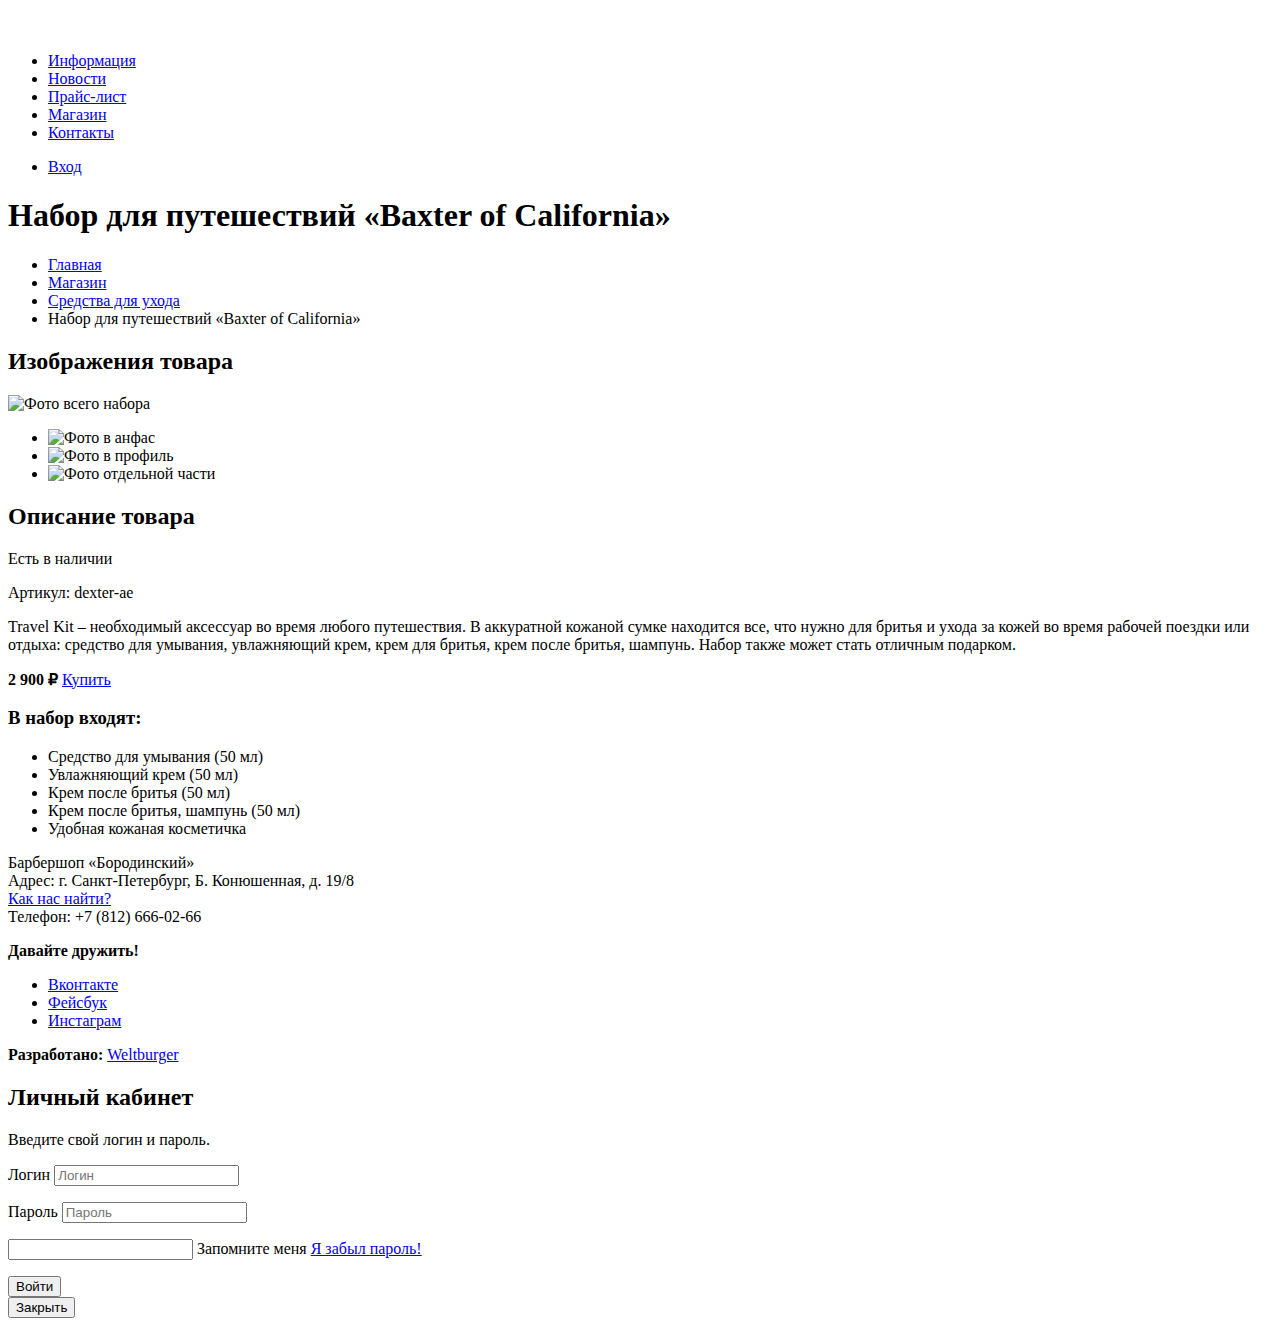
==== site/catalog-item.html @ ac3bad60 "Marking done" ====
<!DOCTYPE html>
<html lang="ru">
<head>
    <meta charset="UTF-8">
    <title>Страница товара</title>
</head>
<body>
    <header class="main-header">
        <nav class="main-navigation">
            <a class="main-header-logo" href="index.html">
                <img src="img/logo.svg" width="111" height="24" alt="Логотип барбершопа «Бородинский»">
            </a>
            <ul class="site-navigation">
                <li><a href="info.html">Информация</a></li>
                <li><a href="news.html">Новости</a></li>
                <li><a href="price.html">Прайс-лист</a></li>
                <li class="site-navigation-current"><a href="catalog.html">Магазин</a></li>
                <li><a href="contacts.html">Контакты</a></li>
            </ul>
            <ul class="user-navigation">
                <li class="login-link">
                    <a class="login-link" href="login.html">Вход</a>
                </li>
            </ul>
        </nav>
    </header>

    <main class="container">
        <h1 class="page-title">Набор для путешествий «Baxter of California»</h1>
        <ul class="breadcrumbs">
            <li><a href="index.html">Главная</a></li>
            <li><a href="#">Магазин</a></li>
            <li><a href="#">Средства для ухода</a></li>
            <li class="breadcrumbs-current">Набор для путешествий «Baxter of California»</li>
        </ul>

        <section class="product-photos">
            <h2 class="visually-hidden">Изображения товара</h2>
            <p class="product-photo-full">
                <img src="img/product-big.jpg" width="460" height="498" alt="Фото всего набора">
            </p>
            <ul class="product-photo-preview">
                <li><img src="img/product-small-1.jpg" width="140" height="149" alt="Фото в анфас"></li>
                <li><img src="img/product-small-1.jpg" width="140" height="149" alt="Фото в профиль"></li>
                <li><img src="img/product-small-1.jpg" width="140" height="149" alt="Фото отдельной части"></li>
            </ul>
        </section>

        <section class="product-info">
            <h2 class="visually-hidden">Описание товара</h2>
            <p class="product-availability">Есть в наличии</p>
            <p class="product-article">Артикул: dexter-ae</p>
            <p class="product-text">Travel Kit – необходимый аксессуар во время любого путешествия. В аккуратной кожаной сумке находится все, что
                нужно для бритья и ухода за кожей во время рабочей поездки или отдыха: средство для умывания, увлажняющий
                крем, крем для бритья, крем после бритья, шампунь. Набор также может стать отличным подарком.</p>
            <p class="product-price">
                <b>2 900 ₽</b>
                <a class="button" href="#">Купить</a>
            </p>
            <h3>В набор входят:</h3>
            <ul>
                <li>Средство для умывания (50 мл)</li>
                <li>Увлажняющий крем (50 мл)</li>
                <li>Крем после бритья (50 мл)</li>
                <li>Крем после бритья, шампунь (50 мл)</li>
                <li>Удобная кожаная косметичка</li>
            </ul>
        </section>
    </main>

    <footer class="main-footer">
        <p class="footer-contacts">
            Барбершоп «Бородинский»<br>
            Адрес: г. Санкт-Петербург, Б. Конюшенная, д. 19/8<br>
            <a href="map.html">Как нас найти?</a><br>
            Телефон: +7 (812) 666-02-66
        </p>
        <div class="footer-social">
            <b>Давайте дружить!</b>
            <ul>
                <li><a class="social-button" href="#">Вконтакте</a></li>
                <li><a class="social-button" href="#">Фейсбук</a></li>
                <li><a class="social-button" href="#">Инстаграм</a></li>
            </ul>
        </div>
        <p class="footer-copyright">
            <b>Разработано:</b>
            <a class="button" href="https://github.com/Weltburger">Weltburger</a>
        </p>
    </footer>

    <section class="modal modal-login">
        <h2>Личный кабинет</h2>
        <p>Введите свой логин и пароль.</p>
        <form class="login-form" action="https://htmlacademy.ru" method="POST">
            <p>
                <label class="visually-hidden" for="user-login">Логин</label>
                <input class="login-icon-user" id="user-login" type="text" name="login" placeholder="Логин">
            </p>
            <p>
                <label class="visually-hidden" for="user-password">Пароль</label>
                <input class="login-icon-password" id="user-password" type="password" name="password" placeholder="Пароль">
            </p>
            <p class="login-password-info">
            <label class="login-checkbox" for="login-password-info">
                <input type="chechbox" name="remember" class="visually-hidden" id="login-password-info">
                <span class="checkbox-indicator"></span>
                Запомните меня
            </label>
                <a class="restore" href="#">Я забыл пароль!</a>
            </p>
            <button class="button" type="submit">Войти</button>
        </form>
        <button class="modal-close" type="button">Закрыть</button>
    </section>
</body>
</html>
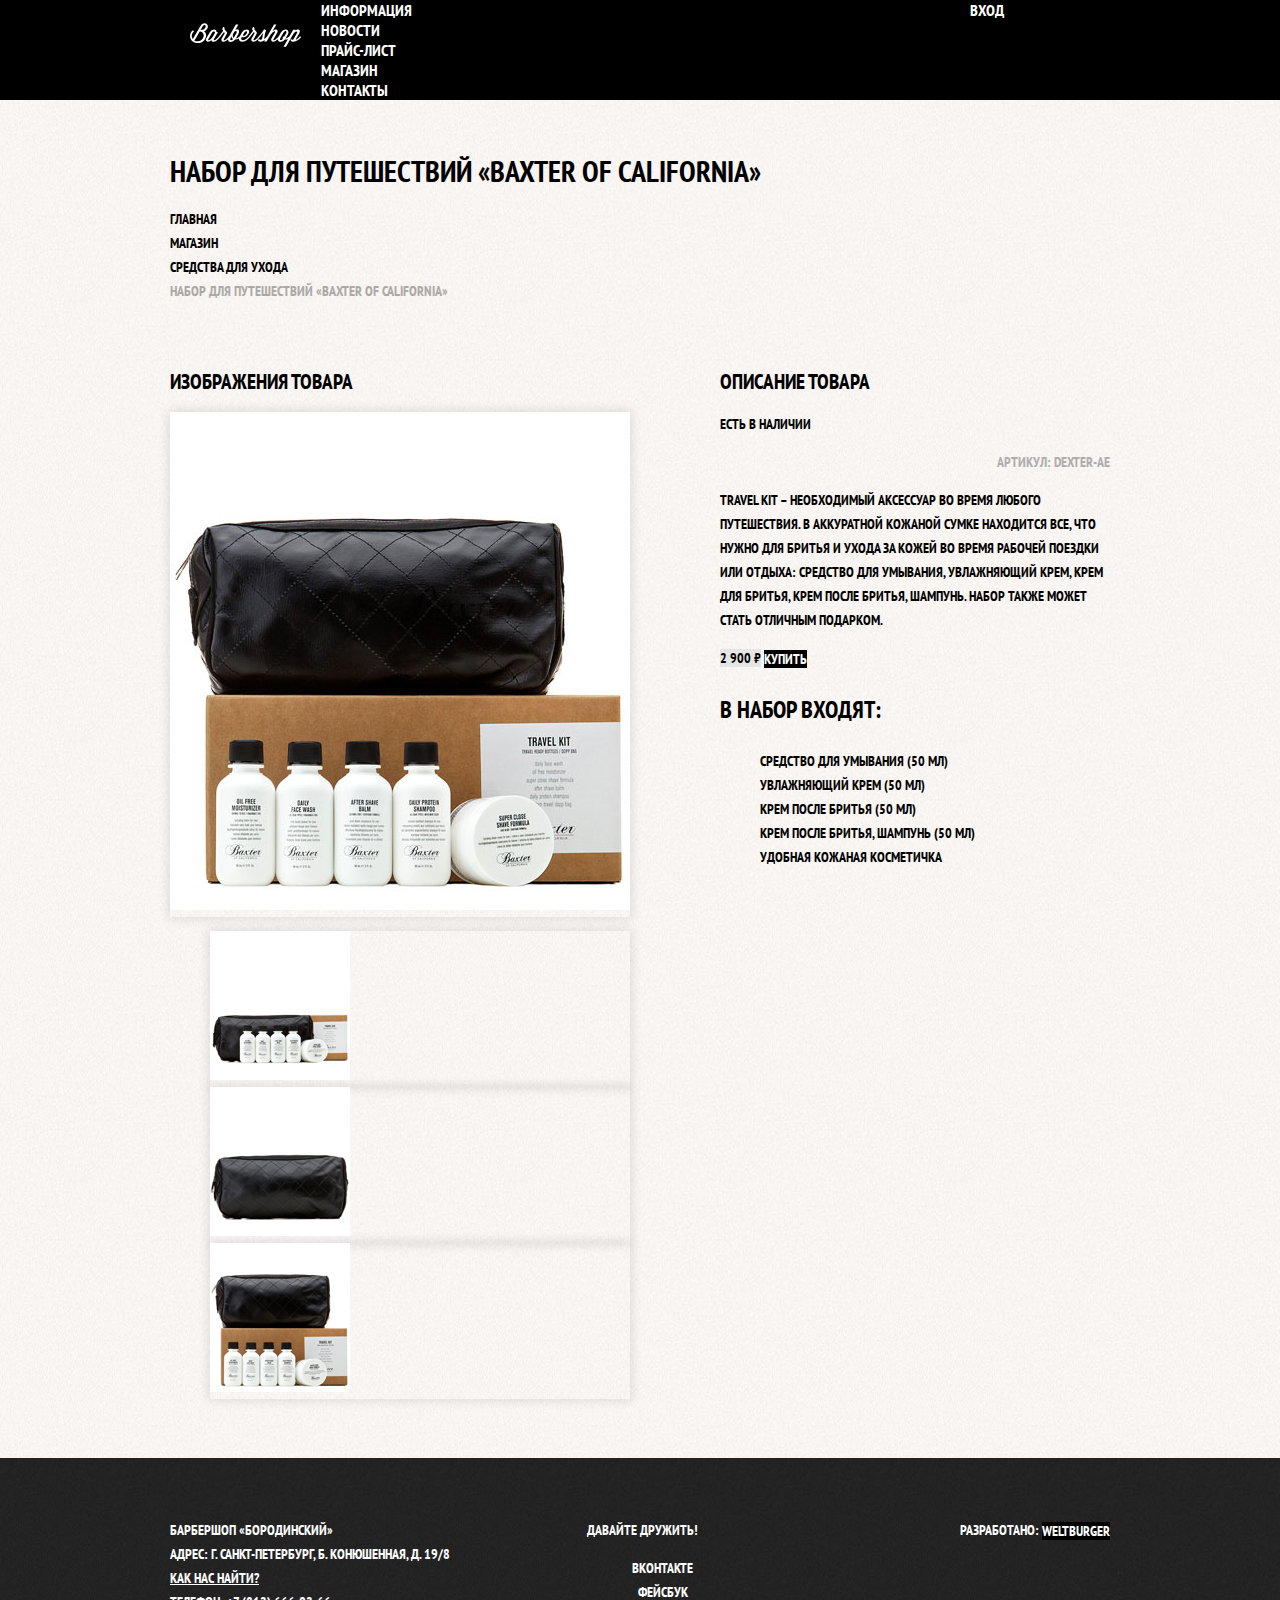
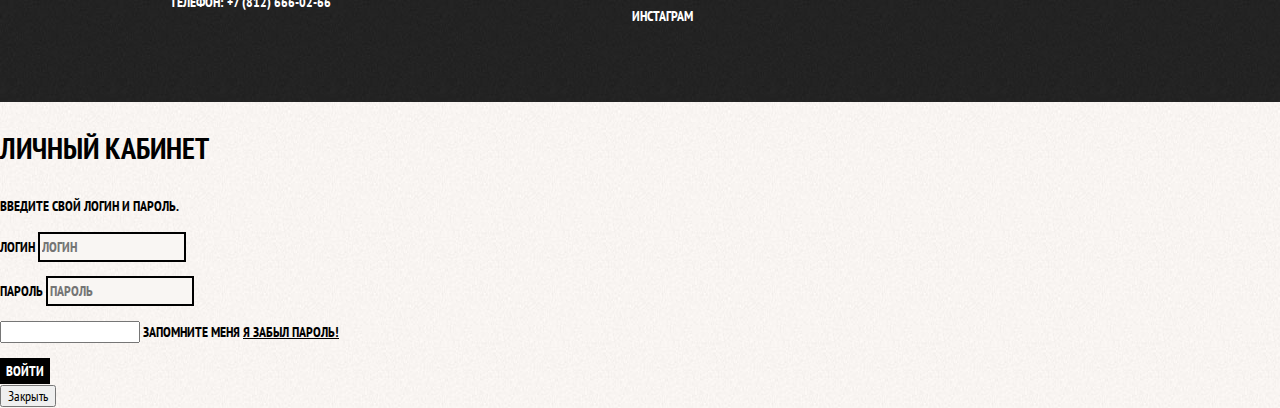
==== commit 41a454e4: "Grids Done" ====
--- a/site/catalog-item.html
+++ b/site/catalog-item.html
@@ -3,10 +3,13 @@
 <head>
     <meta charset="UTF-8">
     <title>Страница товара</title>
+    <link href="https://fonts.googleapis.com/css2?family=PT+Sans+Narrow:wght@400;700&display=swap" rel="stylesheet">
+    <link rel="stylesheet" href="css/normalize.css">
+    <link rel="stylesheet" href="css/styles.css">
 </head>
-<body>
+<body class="inner-page">
     <header class="main-header">
-        <nav class="main-navigation">
+        <nav class="main-navigation container">
             <a class="main-header-logo" href="index.html">
                 <img src="img/logo.svg" width="111" height="24" alt="Логотип барбершопа «Бородинский»">
             </a>
@@ -34,59 +37,63 @@
             <li class="breadcrumbs-current">Набор для путешествий «Baxter of California»</li>
         </ul>
 
-        <section class="product-photos">
-            <h2 class="visually-hidden">Изображения товара</h2>
-            <p class="product-photo-full">
-                <img src="img/product-big.jpg" width="460" height="498" alt="Фото всего набора">
-            </p>
-            <ul class="product-photo-preview">
-                <li><img src="img/product-small-1.jpg" width="140" height="149" alt="Фото в анфас"></li>
-                <li><img src="img/product-small-1.jpg" width="140" height="149" alt="Фото в профиль"></li>
-                <li><img src="img/product-small-1.jpg" width="140" height="149" alt="Фото отдельной части"></li>
-            </ul>
-        </section>
-
-        <section class="product-info">
-            <h2 class="visually-hidden">Описание товара</h2>
-            <p class="product-availability">Есть в наличии</p>
-            <p class="product-article">Артикул: dexter-ae</p>
-            <p class="product-text">Travel Kit – необходимый аксессуар во время любого путешествия. В аккуратной кожаной сумке находится все, что
-                нужно для бритья и ухода за кожей во время рабочей поездки или отдыха: средство для умывания, увлажняющий
-                крем, крем для бритья, крем после бритья, шампунь. Набор также может стать отличным подарком.</p>
-            <p class="product-price">
-                <b>2 900 ₽</b>
-                <a class="button" href="#">Купить</a>
-            </p>
-            <h3>В набор входят:</h3>
-            <ul>
-                <li>Средство для умывания (50 мл)</li>
-                <li>Увлажняющий крем (50 мл)</li>
-                <li>Крем после бритья (50 мл)</li>
-                <li>Крем после бритья, шампунь (50 мл)</li>
-                <li>Удобная кожаная косметичка</li>
-            </ul>
-        </section>
+        <div class="catalog-columns">
+            <section class="product-photos">
+                <h2 class="visually-hidden">Изображения товара</h2>
+                <p class="product-photo-full">
+                    <img src="img/product-big.jpg" width="460" height="498" alt="Фото всего набора">
+                </p>
+                <ul class="product-photo-preview">
+                    <li><img src="img/product-small-1.jpg" width="140" height="149" alt="Фото в анфас"></li>
+                    <li><img src="img/product-small-2.jpg" width="140" height="149" alt="Фото в профиль"></li>
+                    <li><img src="img/product-small-3.jpg" width="140" height="149" alt="Фото отдельной части"></li>
+                </ul>
+            </section>
+        
+            <section class="product-info">
+                <h2 class="visually-hidden">Описание товара</h2>
+                <p class="product-availability">Есть в наличии</p>
+                <p class="product-article">Артикул: dexter-ae</p>
+                <p class="product-text">Travel Kit – необходимый аксессуар во время любого путешествия. В аккуратной кожаной сумке находится все, что
+                    нужно для бритья и ухода за кожей во время рабочей поездки или отдыха: средство для умывания, увлажняющий
+                    крем, крем для бритья, крем после бритья, шампунь. Набор также может стать отличным подарком.</p>
+                <p class="product-price">
+                    <b>2 900 ₽</b>
+                    <a class="button" href="#">Купить</a>
+                </p>
+                <h3>В набор входят:</h3>
+                <ul>
+                    <li>Средство для умывания (50 мл)</li>
+                    <li>Увлажняющий крем (50 мл)</li>
+                    <li>Крем после бритья (50 мл)</li>
+                    <li>Крем после бритья, шампунь (50 мл)</li>
+                    <li>Удобная кожаная косметичка</li>
+                </ul>
+            </section>
+        </div>
     </main>
 
     <footer class="main-footer">
-        <p class="footer-contacts">
-            Барбершоп «Бородинский»<br>
-            Адрес: г. Санкт-Петербург, Б. Конюшенная, д. 19/8<br>
-            <a href="map.html">Как нас найти?</a><br>
-            Телефон: +7 (812) 666-02-66
-        </p>
-        <div class="footer-social">
-            <b>Давайте дружить!</b>
-            <ul>
-                <li><a class="social-button" href="#">Вконтакте</a></li>
-                <li><a class="social-button" href="#">Фейсбук</a></li>
-                <li><a class="social-button" href="#">Инстаграм</a></li>
-            </ul>
+        <div class="container">
+            <p class="footer-contacts">
+                Барбершоп «Бородинский»<br>
+                Адрес: г. Санкт-Петербург, Б. Конюшенная, д. 19/8<br>
+                <a href="map.html">Как нас найти?</a><br>
+                Телефон: +7 (812) 666-02-66
+            </p>
+            <div class="footer-social">
+                <b>Давайте дружить!</b>
+                <ul>
+                    <li><a class="social-button" href="#">Вконтакте</a></li>
+                    <li><a class="social-button" href="#">Фейсбук</a></li>
+                    <li><a class="social-button" href="#">Инстаграм</a></li>
+                </ul>
+            </div>
+            <p class="footer-copyright">
+                <b>Разработано:</b>
+                <a class="button" href="https://github.com/Weltburger">Weltburger</a>
+            </p>
         </div>
-        <p class="footer-copyright">
-            <b>Разработано:</b>
-            <a class="button" href="https://github.com/Weltburger">Weltburger</a>
-        </p>
     </footer>
 
     <section class="modal modal-login">
--- a/site/css/styles.css
+++ b/site/css/styles.css
@@ -0,0 +1,548 @@
+body {
+  margin: 0;
+  padding: 0;
+
+  font-family: "PT Sans Narrow", Arial, sans-serif;
+  font-size: 14px;
+  line-height: 24px;
+  font-weight: 700;
+  color: #ffffff;
+  text-transform: uppercase;
+
+  background-color: #000000;
+  background-image: url("../img/background.jpg");
+  background-position: top center;
+  background-repeat: no-repeat;
+}
+
+.inner-page {
+  color: #000000;
+
+  background-color: #f9f6f3;
+  background-image: url("../img/pattern-light.jpg");
+  background-position: 0 0;
+  background-repeat: repeat;
+}
+
+a {
+  text-decoration: none;
+}
+
+.button {
+  font: inherit;
+
+  text-align: center;
+  color: #ffffff;
+  vertical-align: middle;
+  text-transform: uppercase;
+
+  background-color: #000000;
+  border: none;
+}
+
+.button:hover,
+.button:focus,
+.button:active {
+  background-color: #663d15;
+}
+
+.main-navigation {
+  font-size: 16px;
+  line-height: 20px;
+  color: #ffffff;
+}
+
+.site-navigation,
+.user-navigation {
+  list-style: none;
+}
+
+.site-navigation a,
+.user-navigation a {
+  color: #ffffff;
+}
+
+.site-navigation a:hover,
+.site-navigation a:focus,
+.user-navigation a:hover,
+.user-navigation a:focus {
+  background-color: #242424;
+}
+
+.features-list {
+  list-style: none;
+}
+
+.feature-item {
+  text-align: center;
+}
+
+.feature-item h3 {
+  font-size: 30px;
+  line-height: 42px;
+}
+
+.index-columns {
+  color: #000000;
+
+  background-color: #f8f5f2;
+  background-image: url("../img/pattern-light.jpg");
+  background-position: 0 0;
+  background-repeat: repeat;
+}
+
+.index-columns h2 {
+  font-size: 30px;
+  line-height: 42px;
+}
+
+.news-list {
+  list-style: none;
+}
+
+.news-item time {
+  text-transform: none;
+}
+
+.gallery-content {
+  background-color: #cccccc;
+  border: 7px solid #ffffff;
+}
+
+.appointment-item input {
+  font: inherit;
+
+  background-color: transparent;
+  border: 2px solid #000000;
+}
+
+.appointment-item input:focus {
+  border-color: #663d15;
+}
+
+.page-title {
+  font-size: 30px;
+  line-height: 42px;
+}
+
+.breadcrumbs {
+  padding: 0;
+  margin: 0;
+  margin-bottom: 50px;
+}
+
+.breadcrumbs {
+  list-style: none;
+}
+
+.breadcrumbs a {
+  color: #000000;
+}
+
+.breadcrumbs a:hover,
+.breadcrumbs a:focus {
+  text-decoration: underline;
+}
+
+.breadcrumbs-current {
+  color: #aba9a7;
+}
+
+.filters {
+  width: 180px;
+}
+
+.filter fieldset {
+  border: none;
+}
+
+.filter legend {
+  font-size: 24px;
+  line-height: 30px;
+}
+
+.filter ul {
+  list-style: none;
+  line-height: 18px;
+}
+
+.filter-input:hover + label,
+.filter-input:focus + label {
+  color: #663d15;
+}
+
+.filter-input:disabled + label {
+  color: #000000;
+
+  opacity: 0.5;
+}
+
+.catalog {
+  width: 700px;
+}
+
+.catalog-columns {
+  display: flex;
+  justify-content: space-between;
+}
+
+.catalog-list {
+  display: flex;
+  flex-wrap: wrap;
+  padding: 0;
+  margin: 0;
+  list-style: none;
+  margin-bottom: 25px;
+}
+
+.catalog-item {
+  background-color: #f8f8f8;
+  box-shadow: 0 0 10px rgba(0, 0, 0, 0.1);
+}
+
+.catalog-item {
+  width: 220px;
+  margin-bottom: 20px;
+  margin-right: 20px;
+}
+
+.catalog-item:nth-child(3n) {
+  margin-right: 0;
+}
+
+.catalog-item:hover {
+  box-shadow: 0 0 10px rgba(0, 0, 0, 0.2);
+}
+
+.catalog-item a {
+  color: #000000;
+}
+
+.catalog-item h3 {
+  font-size: 14px;
+  line-height: 18px;
+}
+
+.catalog-category {
+  text-transform: none;
+}
+
+.catalog-item-price b {
+  font-size: 14px;
+  line-height: 20px;
+  text-align: center;
+
+  background-color: #e5e5e5;
+}
+
+.catalog-item-price .button {
+  line-height: 20px;
+  color: #ffffff;
+}
+
+.pagination-list {
+  margin: 0;
+  padding: 0;
+  list-style: none;
+}
+
+.pagination-item a {
+  color: #ffffff;
+
+  background-color: #000000;
+}
+
+.pagination-item a:hover,
+.pagination-item a:focus,
+.pagination-item a:active {
+  background-color: #663d15;
+}
+
+.pagination-item-current a {
+  color: #000000;
+
+  background-color: #ffffff;
+}
+
+.pagination-item-current a:hover,
+.pagination-item-current a:focus,
+.pagination-item-current a:active {
+  color: #000000;
+
+  background-color: #ffffff;
+}
+
+.inner-page .main-footer {
+  margin-top: 45px;
+}
+
+.main-footer {
+  color: #ffffff;
+
+  background-color: #212121;
+  background-image: url("../img/pattern-dark.jpg");
+  background-position: 0 0;
+  background-repeat: repeat;
+}
+
+.footer-contacts a {
+  color: #ffffff;
+  text-decoration: underline;
+}
+
+.footer-contacts a:hover,
+.footer-contacts a:focus {
+  text-decoration: none;
+}
+
+.footer-social {
+  text-align: center;
+}
+
+.footer-social ul {
+  list-style: none;
+}
+
+.social-button {
+  color: #ffffff;
+}
+
+.footer-copyright {
+  text-align: center;
+}
+
+.footer-copyright .button:hover,
+.footer-copyright .button:focus {
+  color: #000000;
+
+  background-color: #ffffff;
+}
+
+.modal {
+  color: #000000;
+
+  background-color: #f8f3f0;
+  background-image: url("../img/pattern-light.jpg");
+  background-position: 0 0;
+  background-repeat: repeat;
+}
+
+.modal h2 {
+  font-size: 30px;
+  line-height: 42px;
+}
+
+.login-form input[type="text"],
+.login-form input[type="password"] {
+  font: inherit;
+  color: #000000;
+  text-transform: uppercase;
+
+  background-color: #f9f6f3;
+  border: 2px solid #000000;
+}
+
+.login-form input:focus {
+  border-color: #663d15;
+}
+
+.login-checkbox:hover,
+.login-checkbox:focus {
+  color: #663d15;
+}
+
+.restore {
+  color: #000000;
+  text-decoration: underline;
+}
+
+.restore:hover,
+.restore:focus {
+  text-decoration: none;
+}
+
+.product-photos {
+  width: 460px;
+}
+
+.product-photo-preview {
+  list-style: none;
+}
+
+.product-photo-preview li {
+  box-shadow: 0 0 10px 2px rgba(0, 0, 0, 0.1);
+}
+
+.product-photo-full {
+  box-shadow: 0 0 10px 2px rgba(0, 0, 0, 0.1);
+}
+
+.product-article {
+  text-align: right;
+  color: #aeaeae;
+}
+
+.product-price b {
+  line-height: 20px;
+  text-align: center;
+  background-color: #e5e5e5;
+}
+
+.product-info {
+  width: 390px;
+}
+
+.product-info h3 {
+  font-size: 24px;
+  line-height: 30px;
+}
+
+.product-info ul {
+  list-style: none;
+}
+
+/*-----------***-----------*/
+
+html,
+body {
+  min-width: 1122px;
+  min-height: 1750px;
+}
+
+.main-header {
+  margin-bottom: 75px;
+}
+
+.main-navigation {
+  display: flex;
+  flex-direction: column;
+  align-items: center;
+}
+
+.main-header-logo {
+  order: 2;
+  width: 368px;
+  height: 153px;
+}
+
+.site-navigation {
+  width: 620px;
+  margin: 0;
+  padding: 0;
+  list-style: none;
+}
+
+.user-navigation {
+  width: 140px;
+  margin: 0;
+  padding: 0;
+  list-style: none;
+}
+
+.main-navigation-wrapper {
+  width: 100%;
+  margin-bottom: 60px;
+  background-color: #000000;
+}
+
+.inner-page .main-header {
+  margin-bottom: 50px;
+  background-color: #000000;
+}
+
+.inner-page .main-header-logo {
+  order: 0;
+  width: 111px;
+  height: 24px;
+  padding: 23px 20px;
+}
+
+.inner-page .main-navigation {
+  align-items: flex-start;
+  flex-direction: row;
+}
+
+.inner-page .user-navigation {
+  margin-left: auto;
+}
+
+.container {
+  width: 940px;
+  margin: 0 auto;
+  padding: 0 10px;
+}
+
+.main-navigation-wrapper .container {
+  display: flex;
+  justify-content: space-between;
+}
+
+.page-title {
+  margin: 0;
+  margin-bottom: 15px;
+  padding: 0;
+
+}
+
+.features-list {
+  display: flex;
+  justify-content: space-between;
+  margin: 0;
+  padding: 0;
+  list-style: none;
+}
+
+.feature-item {
+  width: 300px;
+}
+.features {
+  margin-bottom: 80px;
+}
+
+.index-columns {
+  display: flex;
+  justify-content: space-between;
+  padding: 50px 80px;
+  margin-bottom: 35px;
+}
+
+.news {
+  width: 380px;
+}
+
+.gallery {
+  width: 300px;
+}
+
+.contacts {
+  width: 380px;
+}
+
+.appointment {
+  width: 30px;
+}
+
+.main-footer {
+  padding: 60px 0;
+  margin-top: 65px;
+}
+
+.footer-contacts {
+  width: 320px;
+  margin: 0;
+  margin-right: 80px;
+}
+
+.footer-social {
+  width: 145px;
+}
+
+.footer-copyright {
+  width: 150px;
+  margin: 0;
+  margin-left: auto;
+}
+
+.main-footer .container {
+  display: flex;
+}
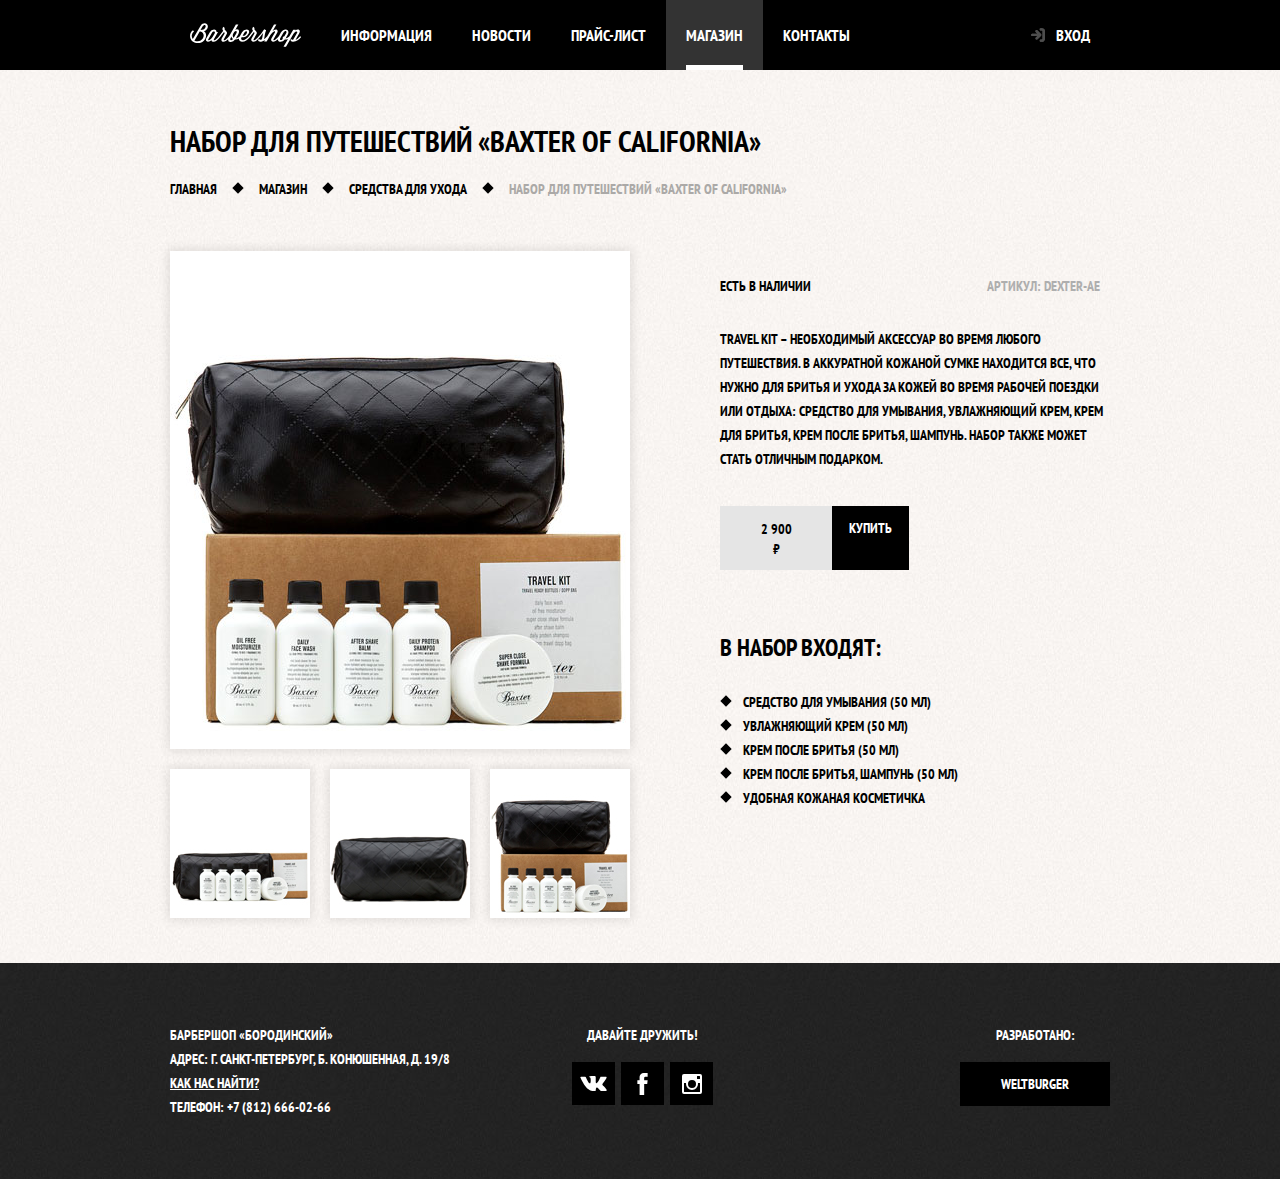
==== commit c457a5be: "HTML/CSS Done" ====
--- a/site/catalog-item.html
+++ b/site/catalog-item.html
@@ -14,14 +14,14 @@
                 <img src="img/logo.svg" width="111" height="24" alt="Логотип барбершопа «Бородинский»">
             </a>
             <ul class="site-navigation">
-                <li><a href="info.html">Информация</a></li>
-                <li><a href="news.html">Новости</a></li>
+                <li><a href="#">Информация</a></li>
+                <li><a href="#">Новости</a></li>
                 <li><a href="price.html">Прайс-лист</a></li>
                 <li class="site-navigation-current"><a href="catalog.html">Магазин</a></li>
-                <li><a href="contacts.html">Контакты</a></li>
+                <li><a href="#">Контакты</a></li>
             </ul>
             <ul class="user-navigation">
-                <li class="login-link">
+                <li>
                     <a class="login-link" href="login.html">Вход</a>
                 </li>
             </ul>
@@ -52,8 +52,10 @@
         
             <section class="product-info">
                 <h2 class="visually-hidden">Описание товара</h2>
-                <p class="product-availability">Есть в наличии</p>
-                <p class="product-article">Артикул: dexter-ae</p>
+                <div class="product-descriprion">
+                    <p class="product-availability">Есть в наличии</p>
+                    <p class="product-article">Артикул: dexter-ae</p>
+                </div>
                 <p class="product-text">Travel Kit – необходимый аксессуар во время любого путешествия. В аккуратной кожаной сумке находится все, что
                     нужно для бритья и ухода за кожей во время рабочей поездки или отдыха: средство для умывания, увлажняющий
                     крем, крем для бритья, крем после бритья, шампунь. Набор также может стать отличным подарком.</p>
@@ -84,9 +86,24 @@
             <div class="footer-social">
                 <b>Давайте дружить!</b>
                 <ul>
-                    <li><a class="social-button" href="#">Вконтакте</a></li>
-                    <li><a class="social-button" href="#">Фейсбук</a></li>
-                    <li><a class="social-button" href="#">Инстаграм</a></li>
+                    <li><a class="social-button" href="#"><span class="visually-hidden">Вконтакте</span>
+                        <svg xmlns="http://www.w3.org/2000/svg" width="27" height="15" viewBox="0 0 26.14 14.91">
+                            <path d="M26 13.47l-.09-.17a13.55 13.55 0 0 0-2.6-3q-.87-.83-1.1-1.12A1 1 0 0 1 22 8a10.27 10.27 0 0 1 1.22-1.78l.88-1.16q2.35-3.13 2-4L26 .94a.8.8 0 0 0-.4-.22 2.14 2.14 0 0 0-.87 0h-3.92a.51.51 0 0 0-.27 0h-.3a.6.6 0 0 0-.15.14.93.93 0 0 0-.14.24 22.22 22.22 0 0 1-1.46 3.06q-.5.84-.93 1.46a7 7 0 0 1-.71.91 4.94 4.94 0 0 1-.52.47q-.23.18-.35.15l-.23-.05a.9.9 0 0 1-.31-.33 1.49 1.49 0 0 1-.16-.53V1.6a3.14 3.14 0 0 0 0-.62 2.12 2.12 0 0 0-.14-.44.73.73 0 0 0-.28-.33 1.57 1.57 0 0 0-.46-.18A9 9 0 0 0 12.57 0a8.93 8.93 0 0 0-3.25.33 1.83 1.83 0 0 0-.52.41q-.25.3-.07.33a1.67 1.67 0 0 1 1.16.59l.08.16a2.6 2.6 0 0 1 .19.63 6.32 6.32 0 0 1 .12 1 10.59 10.59 0 0 1 0 1.7q-.07.71-.13 1.1a2.21 2.21 0 0 1-.18.64 2.69 2.69 0 0 1-.16.3l-.07.07a1 1 0 0 1-.37.07.86.86 0 0 1-.46-.19 3.27 3.27 0 0 1-.56-.52 7 7 0 0 1-.66-.93q-.37-.6-.76-1.42l-.22-.39q-.2-.38-.56-1.11t-.62-1.43A.9.9 0 0 0 5.2.9h-.07a.93.93 0 0 0-.22-.16A1.44 1.44 0 0 0 4.6.65L.87.68A1 1 0 0 0 .1.94L0 1a.44.44 0 0 0 0 .22 1.08 1.08 0 0 0 .08.37Q.9 3.53 1.86 5.31t1.66 2.87Q4.23 9.27 5 10.24t1 1.24l.37.41.34.33a8.06 8.06 0 0 0 1 .78 16.34 16.34 0 0 0 1.4.9 7.6 7.6 0 0 0 1.79.72 6.19 6.19 0 0 0 2 .22h1.57a1.08 1.08 0 0 0 .72-.3l.05-.07a.9.9 0 0 0 .1-.25 1.38 1.38 0 0 0 0-.37 4.48 4.48 0 0 1 .09-1.05 2.77 2.77 0 0 1 .23-.71 1.74 1.74 0 0 1 .29-.4 1.19 1.19 0 0 1 .23-.2h.11a.86.86 0 0 1 .77.21 4.52 4.52 0 0 1 .83.79q.39.47.93 1.05a6.41 6.41 0 0 0 1 .87l.27.16a3.31 3.31 0 0 0 .71.3 1.53 1.53 0 0 0 .76.07l3.48-.05a1.58 1.58 0 0 0 .8-.17.68.68 0 0 0 .34-.37 1.06 1.06 0 0 0 0-.46 1.71 1.71 0 0 0-.1-.36z" fill="#fff"/>
+                        </svg>
+                        </a>
+                    </li>
+                    <li><a class="social-button" href="#"><span class="visually-hidden">Фейсбук</span>
+                            <svg xmlns="http://www.w3.org/2000/svg" width="19" height="22" viewBox="0 0 10.15 21.74">
+                                <path d="M3.34 1.12A4.77 4.77 0 0 1 6.53 0h3.61v3.81H7.81a1.07 1.07 0 0 0-1.09.83v2.55h3.42c-.08 1.23-.24 2.45-.41 3.67h-3v10.87H2.21V10.86H0V7.21h2.19V3.66a3.83 3.83 0 0 1 1.15-2.54z" fill="#fff"/>
+                            </svg>
+                        </a>
+                    </li>
+                    <li><a class="social-button" href="#"><span class="visually-hidden">Инстаграм</span>
+                            <svg xmlns="http://www.w3.org/2000/svg" width="20" height="20" viewBox="0 0 20 20">
+                                <path d="M18 0H2a2 2 0 0 0-2 2v16a2 2 0 0 0 2 2h16a2 2 0 0 0 2-2V2a2 2 0 0 0-2-2zm-8 6a4 4 0 1 1-4 4 4 4 0 0 1 4-4zM2.5 18a.47.47 0 0 1-.5-.5V9h2.1a3.4 3.4 0 0 0-.1 1 6 6 0 1 0 12 0 3.4 3.4 0 0 0-.1-1H18v8.5a.47.47 0 0 1-.5.5zM18 4.5a.47.47 0 0 1-.5.5h-2a.47.47 0 0 1-.5-.5v-2a.47.47 0 0 1 .5-.5h2a.47.47 0 0 1 .5.5z" fill="#fff"/>
+                            </svg>
+                        </a>
+                    </li>
                 </ul>
             </div>
             <p class="footer-copyright">
@@ -98,8 +115,8 @@
 
     <section class="modal modal-login">
         <h2>Личный кабинет</h2>
-        <p>Введите свой логин и пароль.</p>
-        <form class="login-form" action="https://htmlacademy.ru" method="POST">
+        <p class="modal-description">Введите пожалуйста свой логин и пароль</p>
+        <form class="login-form" action="https://echo.htmlacademy.ru" method="post">
             <p>
                 <label class="visually-hidden" for="user-login">Логин</label>
                 <input class="login-icon-user" id="user-login" type="text" name="login" placeholder="Логин">
@@ -108,12 +125,12 @@
                 <label class="visually-hidden" for="user-password">Пароль</label>
                 <input class="login-icon-password" id="user-password" type="password" name="password" placeholder="Пароль">
             </p>
-            <p class="login-password-info">
-            <label class="login-checkbox" for="login-password-info">
-                <input type="chechbox" name="remember" class="visually-hidden" id="login-password-info">
-                <span class="checkbox-indicator"></span>
-                Запомните меня
-            </label>
+            <p class="login-help">
+                <label class="login-checkbox">
+                    <input type="checkbox" name="remember" class="visually-hidden">
+                    <span class="checkbox-indicator"></span>
+                    Запомните меня
+                </label>
                 <a class="restore" href="#">Я забыл пароль!</a>
             </p>
             <button class="button" type="submit">Войти</button>
--- a/site/css/styles.css
+++ b/site/css/styles.css
@@ -24,20 +24,49 @@
   background-repeat: repeat;
 }
 
+img {
+  max-width: 100%;
+  height: auto;
+}
+
+.visually-hidden:not(:focus):not(:active),
+input[type="checkbox"].visually-hidden,
+input[type="radio"].visually-hidden {
+  position: absolute;
+  width: 1px;
+  height: 1px;
+  margin: -1px;
+  border: 0;
+  padding: 0;
+  white-space: nowrap;
+  clip-path: inset(100%);
+  clip: rect(0 0 0 0);
+  overflow: hidden;
+}
+
 a {
   text-decoration: none;
 }
 
 .button {
+  display: inline-block;
+  margin-right: 16px;
+  padding: 10px 30px;
+
   font: inherit;
-
   text-align: center;
   color: #ffffff;
   vertical-align: middle;
   text-transform: uppercase;
-
   background-color: #000000;
   border: none;
+}
+
+.button.disabled,
+.button:disabled {
+  cursor: default;
+  opacity: 0.5;
+  background-color: #000000;
 }
 
 .button:hover,
@@ -59,6 +88,9 @@
 
 .site-navigation a,
 .user-navigation a {
+  display: block;
+  padding: 25px 20px;
+  vertical-align: middle;
   color: #ffffff;
 }
 
@@ -69,51 +101,187 @@
   background-color: #242424;
 }
 
+.site-navigation-current {
+  position: relative;
+}
+
+.site-navigation-current a:not([href]) {
+  background-color: #000000;
+}
+
+.site-navigation-current a[href] {
+  background-color: #333333;
+}
+
+.site-navigation-current::after {
+  content: "";
+
+  position: absolute;
+  right: 20px;
+  bottom: 0;
+  left: 20px;
+
+  height: 5px;
+
+  background-color: #ffffff;
+}
+
 .features-list {
   list-style: none;
 }
 
 .feature-item {
+  width: 300px;
   text-align: center;
 }
 
 .feature-item h3 {
+  position: relative;
+  margin: 0;
+  margin-bottom: 60px;
   font-size: 30px;
   line-height: 42px;
 }
 
+.feature-item h3::after {
+  content: "";
+  position: absolute;
+  bottom: -30px;
+  left: 50%;
+  margin-left: -10px;
+  width: 20px;
+  height: 20px;
+  background-color: #ffffff;
+  transform: rotate(45deg);
+}
+
+.feature-item p {
+  margin: 0 10px;
+}
+
 .index-columns {
+  display: flex;
+  justify-content: space-between;
+  padding: 50px 80px;
+  margin-bottom: 35px;
   color: #000000;
-
   background-color: #f8f5f2;
-  background-image: url("../img/pattern-light.jpg");
-  background-position: 0 0;
-  background-repeat: repeat;
+  background-image: 
+    url("../img/line.png"),
+    url("../img/pattern-light.jpg");
+  background-position: center, 0 0;
+  background-repeat: no-repeat, repeat;
 }
 
 .index-columns h2 {
+  margin: 0;
+  margin-bottom: 25px;
   font-size: 30px;
   line-height: 42px;
 }
 
 .news-list {
+  margin: 0;
+  margin-bottom: 25px;
+  padding: 0;
   list-style: none;
+}
+
+.news-item {
+  margin-bottom: 25px;
+}
+
+.news-item p {
+  margin: 0;
 }
 
 .news-item time {
   text-transform: none;
 }
 
+.gallery {
+  width: 300px;
+}
+
 .gallery-content {
+  height: 164px;
+  margin: 0;
+
   background-color: #cccccc;
   border: 7px solid #ffffff;
 }
 
+.gallery-content img {
+  width: 286px;
+  height: 164px;
+}
+
+.gallery-container {
+  position: relative;
+  height: 260px;
+}
+
+.gallery-button {
+  box-sizing: border-box;
+  position: absolute;
+  bottom: 0;
+  width: 140px;
+  margin: 0;
+}
+
+.gallery-button-back {
+  left: 0;
+}
+
+.gallery-button-next {
+  right: 0;
+}
+
+.appointment {
+  width: 300px;
+}
+
+.appointment-info {
+  margin: 0;
+  margin-bottom: 15px;
+}
+
+.appointment-form {
+  display: flex;
+  flex-wrap: wrap;
+  justify-content: space-between;
+}
+
+.appointment-item {
+  width: 140px;
+  margin: 0;
+  margin-bottom: 10px;
+}
+
+.appointment-item label {
+  display: block;
+  margin-bottom: 9px;
+  margin-left: 15px;
+}
+
 .appointment-item input {
+  box-sizing: border-box;
+  width: 140px;
+  padding-top: 8px;
+  padding-left: 15px;
+  padding-right: 15px;
+  padding-bottom: 7px;
   font: inherit;
 
   background-color: transparent;
   border: 2px solid #000000;
+}
+
+.appointment .button {
+  display: block;
+  width: 100%;
+  margin-top: 10px;
+  margin-right: 0;
 }
 
 .appointment-item input:focus {
@@ -126,14 +294,39 @@
 }
 
 .breadcrumbs {
+  display: flex;
+  justify-content: flex-start;
+  flex-wrap: wrap;
   padding: 0;
   margin: 0;
   margin-bottom: 50px;
-}
-
-.breadcrumbs {
   list-style: none;
 }
+
+.breadcrumbs li {
+  position: relative;
+  margin-right: 42px;
+}
+
+.breadcrumbs li::after {
+  content: "";
+  position: absolute;
+  top: 7px;
+  right: -25px;
+  width: 8px;
+  height: 8px;
+  background-color: #000000;
+  transform: rotate(45deg);
+}
+
+.breadcrumbs li:last-child {
+  margin-right: 0;
+}
+
+.breadcrumbs-current::after {
+  display: none;
+}
+
 
 .breadcrumbs a {
   color: #000000;
@@ -153,15 +346,27 @@
 }
 
 .filter fieldset {
+  padding: 0;
+  margin: 0;
+  margin-bottom: 30px;
   border: none;
 }
 
+.filter fieldset:first-child {
+  margin-bottom: 35px;
+}
+
 .filter legend {
+  margin-bottom: 26px;
+
   font-size: 24px;
   line-height: 30px;
 }
 
 .filter ul {
+  padding: 0;
+  margin: 0;
+  
   list-style: none;
   line-height: 18px;
 }
@@ -177,6 +382,70 @@
   opacity: 0.5;
 }
 
+.filter-option {
+  margin-bottom: 19px;
+  padding-left: 45px;
+}
+
+.filter-option label {
+  position: relative;
+  display: block;
+  cursor: pointer;
+  user-select: none;
+}
+
+.filter-input-checkbox + label::before {
+  content: "";
+  position: absolute;
+
+  left: -42px;
+  top: 0;
+
+  width: 16px;
+  height: 16px;
+  border: 2px solid #000000;
+}
+
+.filter-input-checkbox:checked + label::after {
+  content: "";
+  position: absolute;
+
+  top: 4px;
+  left: -38px;
+  width: 12px;
+  height: 12px;
+
+  background-image: url("../img/cross.svg");
+  background-repeat: no-repeat;
+  position: 0 0;
+}
+
+.filter-input-radio + label::before {
+  content: "";
+  position: absolute;
+
+  left: -42px;
+  top: -1px;
+
+  width: 16px;
+  height: 16px;
+  border: 2px solid #000000;
+  border-radius: 50%;
+}
+
+.filter-input-radio:checked + label::after {
+  content: "";
+  position: absolute;
+
+  top: 5px;
+  left: -36px;
+
+  width: 8px;
+  height: 8px;
+  background-color: #000000;
+  border-radius: 50%;
+}
+
 .catalog {
   width: 700px;
 }
@@ -193,17 +462,21 @@
   margin: 0;
   list-style: none;
   margin-bottom: 25px;
-}
-
-.catalog-item {
-  background-color: #f8f8f8;
-  box-shadow: 0 0 10px rgba(0, 0, 0, 0.1);
 }
 
 .catalog-item {
   width: 220px;
   margin-bottom: 20px;
   margin-right: 20px;
+
+  background-color: #f8f8f8;
+  box-shadow: 0 0 10px rgba(0, 0, 0, 0.1);
+}
+
+.catalog-item {
+  width: 220px;
+  margin-bottom: 20px;
+  margin-right: 20px;
 }
 
 .catalog-item:nth-child(3n) {
@@ -215,19 +488,45 @@
 }
 
 .catalog-item a {
+  display: flex;
+  flex-direction: column;
+
   color: #000000;
 }
 
 .catalog-item h3 {
+  order: 1;
+  margin-top: 17px;
+  margin-bottom: 12px;
+  margin-left: 16px;
+  margin-right: 15px;
+
   font-size: 14px;
   line-height: 18px;
 }
 
+.catalog-item-image {
+  width: 220px;
+  height: 165px;
+  margin: 0;
+}
+
+.catalog-item-price {
+  display: flex;
+  margin: 15px;
+  margin-top: 0;
+}
+
 .catalog-category {
+  display: block;
+
   text-transform: none;
 }
 
 .catalog-item-price b {
+  width: 112px;
+  padding: 13px 25px 11px;
+
   font-size: 14px;
   line-height: 20px;
   text-align: center;
@@ -236,19 +535,36 @@
 }
 
 .catalog-item-price .button {
+  width: 50px;
+  padding: 13px 18px 11px;
+  margin-right: 0;
+
   line-height: 20px;
   color: #ffffff;
 }
 
 .pagination-list {
+  display: flex;
+  flex-wrap: wrap;
+
   margin: 0;
   padding: 0;
   list-style: none;
 }
 
+.pagination-item {
+  margin-right: 5px;
+}
+
+.pagination-item:last-child {
+  margin-right: 0;
+}
+
 .pagination-item a {
+  display: block;
+  padding: 10px 19px;
+
   color: #ffffff;
-
   background-color: #000000;
 }
 
@@ -268,7 +584,6 @@
 .pagination-item-current a:focus,
 .pagination-item-current a:active {
   color: #000000;
-
   background-color: #ffffff;
 }
 
@@ -295,20 +610,67 @@
   text-decoration: none;
 }
 
+.contacts {
+  width: 380px;
+}
+
+.contacts p {
+  margin: 0;
+  margin-bottom: 25px;
+}
+
+.footer-contacts {
+  width: 320px;
+  margin: 0;
+  margin-right: 80px;
+}
+
 .footer-social {
+  width: 145px;
   text-align: center;
 }
 
 .footer-social ul {
+  display: flex;
+  flex-wrap: wrap;
+  justify-content: space-between;
+  width: 141px;
+  margin: 0 auto;
+  padding: 0;
   list-style: none;
 }
 
+.footer-social b {
+  display: block;
+  margin-bottom: 15px;
+}
+
 .social-button {
-  color: #ffffff;
+  display: flex;
+  align-items: center;
+  justify-content: center;
+  width: 43px;
+  height: 43px;
+  background-color: #000000;
+}
+
+.social-button:hover,
+.social-button:focus {
+  background-color: #ffffff;
+}
+
+.social-button:hover path,
+.social-button:focus path{
+  fill: #000000;
 }
 
 .footer-copyright {
   text-align: center;
+}
+
+.footer-copyright .button {
+  display: block;
+  margin-right: 0;
 }
 
 .footer-copyright .button:hover,
@@ -318,22 +680,117 @@
   background-color: #ffffff;
 }
 
+.footer-copyright b {
+  display: block;
+  margin-bottom: 15px;
+}
+
 .modal {
+  position: fixed;
   color: #000000;
 
   background-color: #f8f3f0;
   background-image: url("../img/pattern-light.jpg");
   background-position: 0 0;
   background-repeat: repeat;
+
+  box-shadow: 0 30px 50px rgba(0, 0, 0, 0.7);
 }
 
 .modal h2 {
+  margin: 0;
+  margin-bottom: 20px;
+
   font-size: 30px;
   line-height: 42px;
 }
 
+.modal-description {
+  margin: 0;
+  margin-bottom: 10px;
+}
+
+.login-form p {
+  margin: 0;
+  margin-bottom: 10px;
+}
+
+.modal-map {
+  top: 50%;
+  left: 50%;
+
+  width: 766px;
+  height: 561px;
+
+  display: none;
+
+  margin-top: -280px;
+  margin-left: -390px;
+
+  border: 7px solid white;
+}
+
+.modal-map p {
+  margin: 0;
+}
+
+.modal-login {
+  top: 120px;
+  left: 50%;
+
+  display: none;
+
+  width: 300px;
+  margin-left: -230px;
+  padding: 50px 80px;
+}
+
+.modal-close {
+  position: absolute;
+  top: 0;
+  right: -34px;
+
+  width: 22px;
+  height: 22px;
+  font-size: 0;
+
+  border: 0;
+  cursor: pointer;
+}
+
+.modal .modal-close {
+  background-color: rgba(0, 0, 0, 0);
+}
+
+.modal-close::before,
+.modal-close::after {
+  content: "";
+
+  position: absolute;
+  top: 10px;
+  left: 2px;
+
+  width: 19px;
+  height: 3px;
+
+  background-color: #d0d0d0;
+}
+
+.modal-close::before {
+  transform: rotate(45deg);
+}
+
+.modal-close::after {
+  transform: rotate(-45deg);
+}
+
 .login-form input[type="text"],
 .login-form input[type="password"] {
+  box-sizing: border-box;
+  width: 300px;
+  padding: 10px 15px;
+  padding-right: 40px;
+
   font: inherit;
   color: #000000;
   text-transform: uppercase;
@@ -351,6 +808,82 @@
   color: #663d15;
 }
 
+.login-icon-user {
+  background-image: url("../img/user.svg");
+  background-position: 270px center;
+  background-repeat: no-repeat;
+}
+
+.login-icon-password {
+  background-image: url("../img/lock.svg");
+  background-position: 270px center;
+  background-repeat: no-repeat;
+}
+
+.login-form .login-help {
+  display: flex;
+  flex-wrap: wrap;
+  justify-content: space-between;
+  margin: 15px 0;
+}
+
+.login-form .button {
+  width: 100%;
+  margin-right: 0;
+}
+
+.login-checkbox {
+  position: relative;
+
+  padding-left: 30px;
+
+  cursor: pointer;
+}
+
+.login-checkbox:hover,
+.login-checkbox:focus {
+  color: #663d15;
+}
+
+.login-checkbox input[type="checkbox"] + .checkbox-indicator {
+  position: absolute;
+  top: 0;
+  left: 0;
+
+  width: 17px;
+  height: 17px;
+
+  border: 2px solid #000000;
+}
+
+.login-checkbox input[type="checkbox"]:focus + .checkbox-indicator {
+  border-color: #663d15;
+  outline: thin dotted;
+  outline: 5px auto -webkit-focus-ring-color;
+}
+
+.login-checkbox input[type="checkbox"]:checked + .checkbox-indicator::before,
+.login-checkbox input[type="checkbox"]:checked + .checkbox-indicator::after {
+  content: "";
+
+  position: absolute;
+  top: 8px;
+  left: 1px;
+
+  width: 15px;
+  height: 2px;
+
+  border-color: #000000;
+}
+
+.login-checkbox input[type="checkbox"]:checked + .checkbox-indicator::before {
+  transform: rotate(45deg);
+}
+
+.login-checkbox input[type="checkbox"]:checked + .checkbox-indicator::after {
+  transform: rotate(-45deg);
+}
+
 .restore {
   color: #000000;
   text-decoration: underline;
@@ -366,14 +899,30 @@
 }
 
 .product-photo-preview {
+  display: flex;
+  padding: 0;
+  margin: 0;
+
   list-style: none;
 }
 
 .product-photo-preview li {
+  width: 140px;
+  height: 149px;
+  margin-right: 20px;
   box-shadow: 0 0 10px 2px rgba(0, 0, 0, 0.1);
 }
 
+.product-photo-preview li:nth-child(3n) {
+  margin-right: 0;
+}
+
 .product-photo-full {
+  width: 460px;
+  height: 498px;
+  margin: 0;
+  margin-bottom: 20px;
+  
   box-shadow: 0 0 10px 2px rgba(0, 0, 0, 0.1);
 }
 
@@ -382,23 +931,89 @@
   color: #aeaeae;
 }
 
+.product-descriprion {
+  display: flex;
+  justify-content: space-between;
+
+  padding-right: 10px;
+  margin-bottom: 29px;
+}
+
+.product-descriprion p {
+  width: 200px;
+}
+
+.product-info {
+  width: 390px;
+  padding-top: 23px;
+}
+
+.product-info li {
+  position: relative;
+
+  padding-left: 23px;
+}
+
+.product-info li::before {
+  content: "";
+
+  position: absolute;
+  top: 7px;
+  left: 2px;
+
+  width: 8px;
+  height: 8px;
+
+  background-color: #000000;
+
+  transform: rotate(45deg);
+}
+
+.product-info p {
+  margin: 0;
+}
+
 .product-price b {
+  width: 112px;
+  padding-top: 13px;
+  padding-left: 36px;
+  padding-right: 36px;
+  padding-bottom: 11px;
+
   line-height: 20px;
   text-align: center;
   background-color: #e5e5e5;
-}
-
-.product-info {
-  width: 390px;
+
+  box-sizing: border-box;
+}
+
+.product-price .button {
+  padding-left: 17px;
+  padding-right: 17px;
+}
+
+.product-info .product-text {
+  margin-bottom: 35px;
 }
 
 .product-info h3 {
+  margin: 0;
+  margin-bottom: 27px;
+
   font-size: 24px;
   line-height: 30px;
 }
 
 .product-info ul {
+  margin: 0;
+  padding: 0;
+
   list-style: none;
+}
+
+.product-info .product-price {
+  display: flex;
+  margin-bottom: 63px;
 }
 
 /*-----------***-----------*/
@@ -406,7 +1021,7 @@
 html,
 body {
   min-width: 1122px;
-  min-height: 1750px;
+  min-height: 1100px;
 }
 
 .main-header {
@@ -426,6 +1041,8 @@
 }
 
 .site-navigation {
+  display: flex;
+  flex-wrap: wrap;
   width: 620px;
   margin: 0;
   padding: 0;
@@ -433,10 +1050,35 @@
 }
 
 .user-navigation {
-  width: 140px;
+  display: flex;
+  max-width: 140px;
   margin: 0;
   padding: 0;
   list-style: none;
+}
+
+.user-navigation .login-link {
+  position: relative;
+  padding-left: 50px;
+}
+
+.login-link::before {
+  content: "";
+  position: absolute;
+  top: 27px;
+  left: 24px;
+  width: 16px;
+  height: 18px;
+  background-image: url("../img/login.svg");
+  background-repeat: no-repeat;
+  position: 0 0;
+  opacity: 0.3;
+}
+
+.login-link:hover::before,
+.login-link:focus::before,
+.login-link:active::before {
+  opacity: 1;
 }
 
 .main-navigation-wrapper {
@@ -492,34 +1134,12 @@
   list-style: none;
 }
 
-.feature-item {
-  width: 300px;
-}
 .features {
   margin-bottom: 80px;
 }
 
-.index-columns {
-  display: flex;
-  justify-content: space-between;
-  padding: 50px 80px;
-  margin-bottom: 35px;
-}
-
 .news {
   width: 380px;
-}
-
-.gallery {
-  width: 300px;
-}
-
-.contacts {
-  width: 380px;
-}
-
-.appointment {
-  width: 30px;
 }
 
 .main-footer {
@@ -527,16 +1147,6 @@
   margin-top: 65px;
 }
 
-.footer-contacts {
-  width: 320px;
-  margin: 0;
-  margin-right: 80px;
-}
-
-.footer-social {
-  width: 145px;
-}
-
 .footer-copyright {
   width: 150px;
   margin: 0;
@@ -546,3 +1156,148 @@
 .main-footer .container {
   display: flex;
 }
+
+.inner-content {
+  margin-bottom: 75px;
+}
+
+.inner-content h2 {
+  margin-top: 60px;
+  margin-bottom: 30px;
+
+  font-size: 24px;
+  line-height: 30px;
+}
+
+.inner-content h3 {
+  margin-top: 60px;
+  margin-bottom: 30px;
+
+  font-size: 20px;
+  line-height: 24px;
+}
+
+.inner-content h2 + h3 {
+  margin-top: 30px;
+}
+
+.inner-content p {
+  margin: 14px 0;
+}
+
+.inner-content table {
+  border-collapse: collapse;
+}
+
+.inner-content td {
+  padding: 10px 15px;
+  border: 2px solid #000000;
+}
+
+.inner-content .big-heading {
+  display: flex;
+  align-items: center;
+
+  margin-top: 55px;
+  margin-bottom: 65px;
+
+  font-size: 48px;
+  line-height: 48px;
+  text-align: center;
+}
+
+.big-heading::before,
+.big-heading::after {
+  content: "";
+
+  flex-grow: 1;
+  flex-shrink: 0;
+
+  width: 50px;
+  height: 2px;
+
+  background: #000000;
+}
+
+.big-heading::before {
+  margin-right: 25px;
+}
+
+.big-heading::after {
+  margin-left: 25px;
+}
+
+.custom-list-1 {
+  margin: 14px 0;
+  padding: 0;
+
+  list-style: none;
+}
+
+.custom-list-1 li {
+  position: relative;
+
+  margin-bottom: 15px;
+  padding-left: 20px;
+}
+
+.custom-list-1 li::before {
+  content: "";
+
+  position: absolute;
+  top: 8px;
+  left: 0;
+
+  width: 8px;
+  height: 8px;
+
+  background-color: #000000;
+  transform: rotate(45deg);
+}
+
+.custom-table-1 {
+  width: 100%;
+}
+
+.custom-table-1 td {
+  width: 50%;
+}
+
+.custom-table-1 td:last-child {
+  text-align: center;
+}
+
+.inner-columns {
+  display: flex;
+  justify-content: space-between;
+  flex-wrap: wrap;
+
+  margin: 60px 0;
+}
+
+.inner-columns > h2:first-child {
+  width: 460px;
+  margin-top: 0;
+
+  margin-right: 460px;
+  margin-right: calc(100% - 460px);
+}
+
+.inner-column-left,
+.inner-column-right {
+  width: 460px;
+}
+
+.inner-column-left *:first-child,
+.inner-column-right *:first-child{
+  margin-top: 0;
+}
+
+.inner-column-left *:last-child,
+.inner-column-right *:last-child{
+  margin-bottom: 0;
+}
+
+.short-text {
+  padding-right: 80px;
+}
